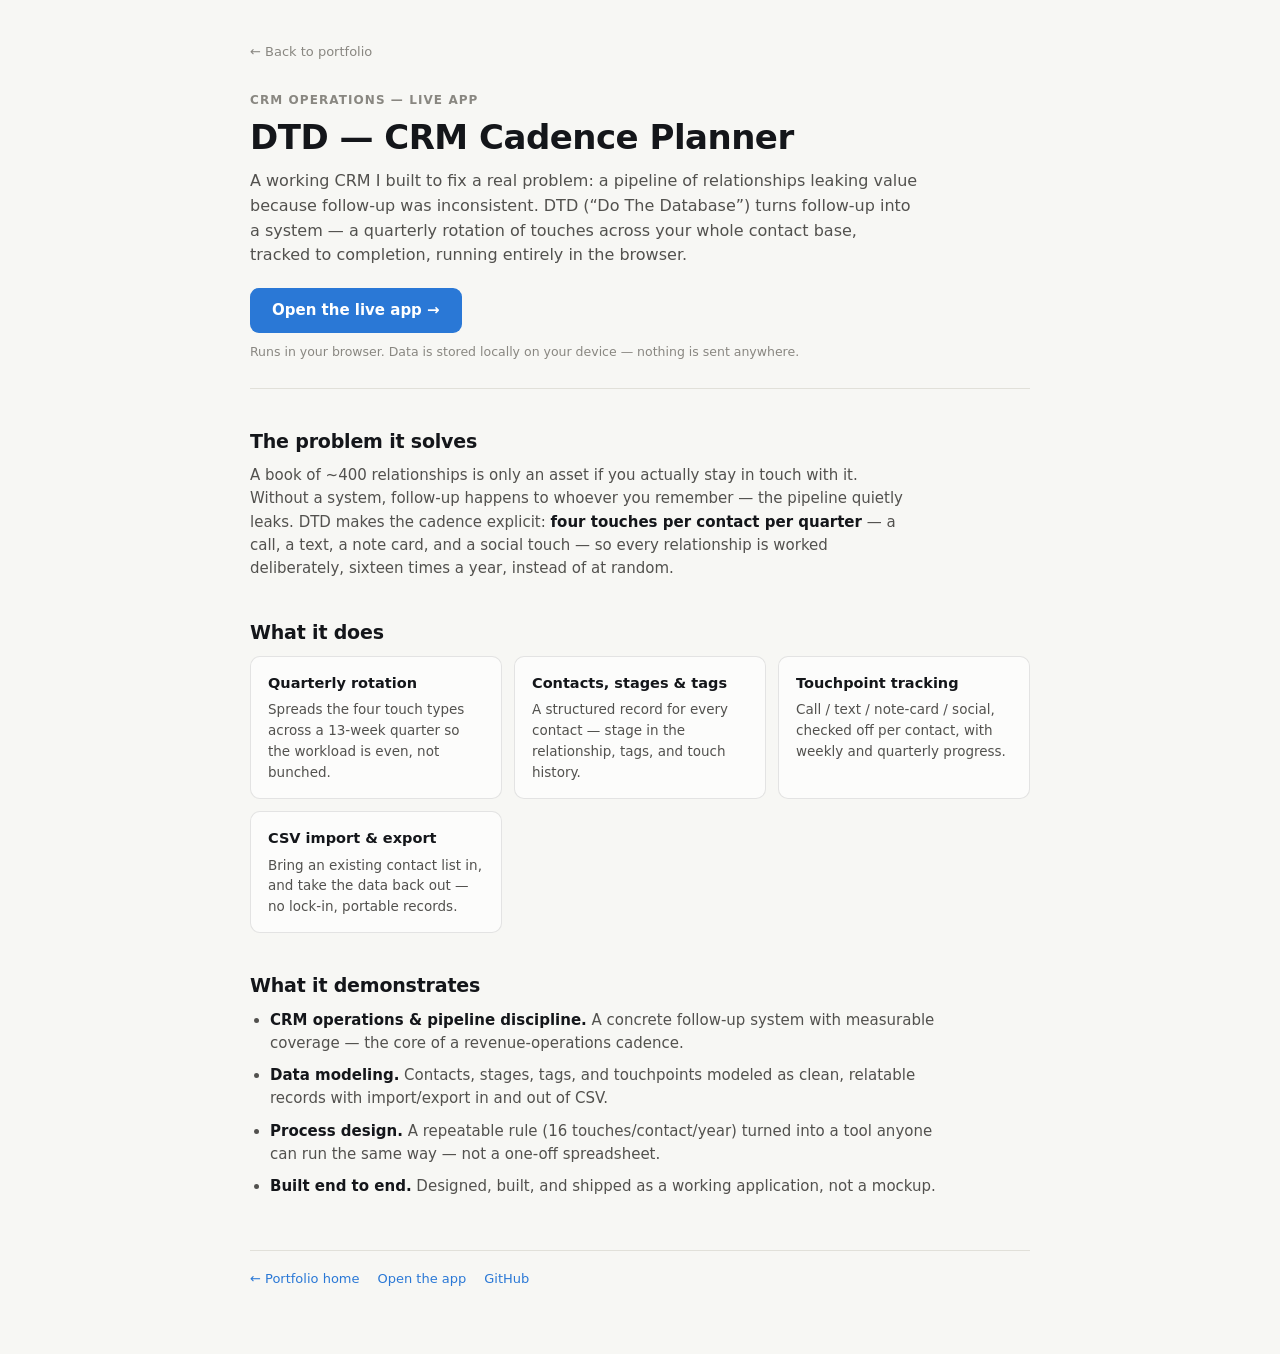
==== dtd-crm/index.html @ 2cb1efc2 "Build analyst portfolio home + two projects, skill-transfer block Replace the placeholder template r" ====
<!DOCTYPE html>
<html lang="en">
<head>
<meta charset="UTF-8">
<meta name="viewport" content="width=device-width, initial-scale=1.0">
<title>DTD — CRM Cadence Planner — Fabian Nevarez</title>
<meta name="description" content="A working browser-based CRM that runs a quarterly follow-up cadence across a contact base: stages, tags, touchpoints, and CSV import/export.">
<style>
  :root {
    color-scheme: light;
    --page:#f7f7f4; --surface:#fcfcfb; --ink:#14161a; --ink-2:#52514e; --muted:#898781;
    --grid:#e1e0d9; --accent:#2a78d6; --accent-deep:#1c5cab; --accent-wash:rgba(42,120,214,0.10);
    --series2:#eb6834; --good:#006300; --ring:rgba(11,11,11,0.10);
  }
  @media (prefers-color-scheme: dark) {
    :root:where(:not([data-theme="light"])) {
      color-scheme: dark;
      --page:#0d0d0d; --surface:#1a1a19; --ink:#fff; --ink-2:#c3c2b7; --muted:#898781;
      --grid:#2c2c2a; --accent:#3987e5; --accent-deep:#86b6ef; --accent-wash:rgba(57,135,229,0.14);
      --series2:#d95926; --good:#0ca30c; --ring:rgba(255,255,255,0.10);
    }
  }
  :root[data-theme="dark"] {
    color-scheme: dark;
    --page:#0d0d0d; --surface:#1a1a19; --ink:#fff; --ink-2:#c3c2b7; --muted:#898781;
    --grid:#2c2c2a; --accent:#3987e5; --accent-deep:#86b6ef; --accent-wash:rgba(57,135,229,0.14);
    --series2:#d95926; --good:#0ca30c; --ring:rgba(255,255,255,0.10);
  }
  * { box-sizing: border-box; }
  html, body { margin: 0; padding: 0; }
  body {
    background: var(--page); color: var(--ink);
    font-family: system-ui, -apple-system, "Segoe UI", sans-serif;
    font-size: 15px; line-height: 1.55; -webkit-font-smoothing: antialiased;
  }
  .wrap { max-width: 820px; margin: 0 auto; padding: 40px 20px 64px; }
  a { color: var(--accent); }
  a:focus-visible { outline: 2px solid var(--accent); outline-offset: 2px; border-radius: 3px; }
  .back { font-size: 13px; text-decoration: none; color: var(--muted); }
  .back:hover { color: var(--accent); }
  .eyebrow { font-size: 12px; font-weight: 600; letter-spacing: 0.09em; text-transform: uppercase; color: var(--muted); margin: 20px 0 8px; }
  header.masthead { padding: 8px 0 26px; border-bottom: 1px solid var(--grid); margin-bottom: 30px; }
  h1 { font-size: clamp(26px, 4.5vw, 34px); line-height: 1.15; margin: 0 0 12px; letter-spacing: -0.015em; text-wrap: balance; }
  .lede { color: var(--ink-2); max-width: 66ch; margin: 0; font-size: 16px; }

  .cta { display: inline-block; margin-top: 20px; background: var(--accent); color: #fff; text-decoration: none;
    font-weight: 600; font-size: 15px; padding: 11px 22px; border-radius: 9px; }
  .cta:hover, .cta:focus-visible { background: var(--accent-deep); outline: none; }
  .cta-note { font-size: 12.5px; color: var(--muted); margin: 9px 0 0; }

  section { margin: 38px 0 0; }
  h2 { font-size: 19px; margin: 0 0 8px; letter-spacing: -0.01em; }
  p { color: var(--ink-2); max-width: 70ch; margin: 0 0 12px; }
  strong { color: var(--ink); font-weight: 600; }

  .features { display: grid; grid-template-columns: repeat(auto-fit, minmax(230px, 1fr)); gap: 12px; margin-top: 4px; }
  .feature { background: var(--surface); border: 1px solid var(--ring); border-radius: 10px; padding: 15px 17px; }
  .feature h3 { margin: 0 0 5px; font-size: 14.5px; }
  .feature p { margin: 0; font-size: 13.5px; }

  ul.clean { margin: 6px 0 0; padding-left: 20px; }
  ul.clean li { color: var(--ink-2); margin: 0 0 9px; max-width: 70ch; }
  ul.clean li strong { color: var(--ink); }

  footer { margin-top: 52px; padding-top: 18px; border-top: 1px solid var(--grid); font-size: 13px; color: var(--muted); display: flex; gap: 18px; flex-wrap: wrap; }
  footer a { color: var(--accent); text-decoration: none; }
  footer a:hover { text-decoration: underline; }
</style>
</head>
<body>
<div class="wrap">

  <a class="back" href="../">← Back to portfolio</a>

  <header class="masthead">
    <p class="eyebrow">CRM operations — live app</p>
    <h1>DTD — CRM Cadence Planner</h1>
    <p class="lede">
      A working CRM I built to fix a real problem: a pipeline of relationships leaking value because
      follow-up was inconsistent. DTD (&ldquo;Do The Database&rdquo;) turns follow-up into a system —
      a quarterly rotation of touches across your whole contact base, tracked to completion, running
      entirely in the browser.
    </p>
    <a class="cta" href="./dtd-planner.html">Open the live app →</a>
    <p class="cta-note">Runs in your browser. Data is stored locally on your device — nothing is sent anywhere.</p>
  </header>

  <section>
    <h2>The problem it solves</h2>
    <p>
      A book of ~400 relationships is only an asset if you actually stay in touch with it. Without a
      system, follow-up happens to whoever you remember — the pipeline quietly leaks. DTD makes the
      cadence explicit: <strong>four touches per contact per quarter</strong> — a call, a text, a note
      card, and a social touch — so every relationship is worked deliberately, sixteen times a year,
      instead of at random.
    </p>
  </section>

  <section>
    <h2>What it does</h2>
    <div class="features">
      <div class="feature">
        <h3>Quarterly rotation</h3>
        <p>Spreads the four touch types across a 13-week quarter so the workload is even, not bunched.</p>
      </div>
      <div class="feature">
        <h3>Contacts, stages &amp; tags</h3>
        <p>A structured record for every contact — stage in the relationship, tags, and touch history.</p>
      </div>
      <div class="feature">
        <h3>Touchpoint tracking</h3>
        <p>Call / text / note-card / social, checked off per contact, with weekly and quarterly progress.</p>
      </div>
      <div class="feature">
        <h3>CSV import &amp; export</h3>
        <p>Bring an existing contact list in, and take the data back out — no lock-in, portable records.</p>
      </div>
    </div>
  </section>

  <section>
    <h2>What it demonstrates</h2>
    <ul class="clean">
      <li><strong>CRM operations &amp; pipeline discipline.</strong> A concrete follow-up system with
        measurable coverage — the core of a revenue-operations cadence.</li>
      <li><strong>Data modeling.</strong> Contacts, stages, tags, and touchpoints modeled as clean,
        relatable records with import/export in and out of CSV.</li>
      <li><strong>Process design.</strong> A repeatable rule (16 touches/contact/year) turned into a tool
        anyone can run the same way — not a one-off spreadsheet.</li>
      <li><strong>Built end to end.</strong> Designed, built, and shipped as a working application, not a mockup.</li>
    </ul>
  </section>

  <footer>
    <a href="../">← Portfolio home</a>
    <a href="./dtd-planner.html">Open the app</a>
    <a href="https://github.com/futureinvestor9" rel="noopener">GitHub</a>
  </footer>
</div>
</body>
</html>
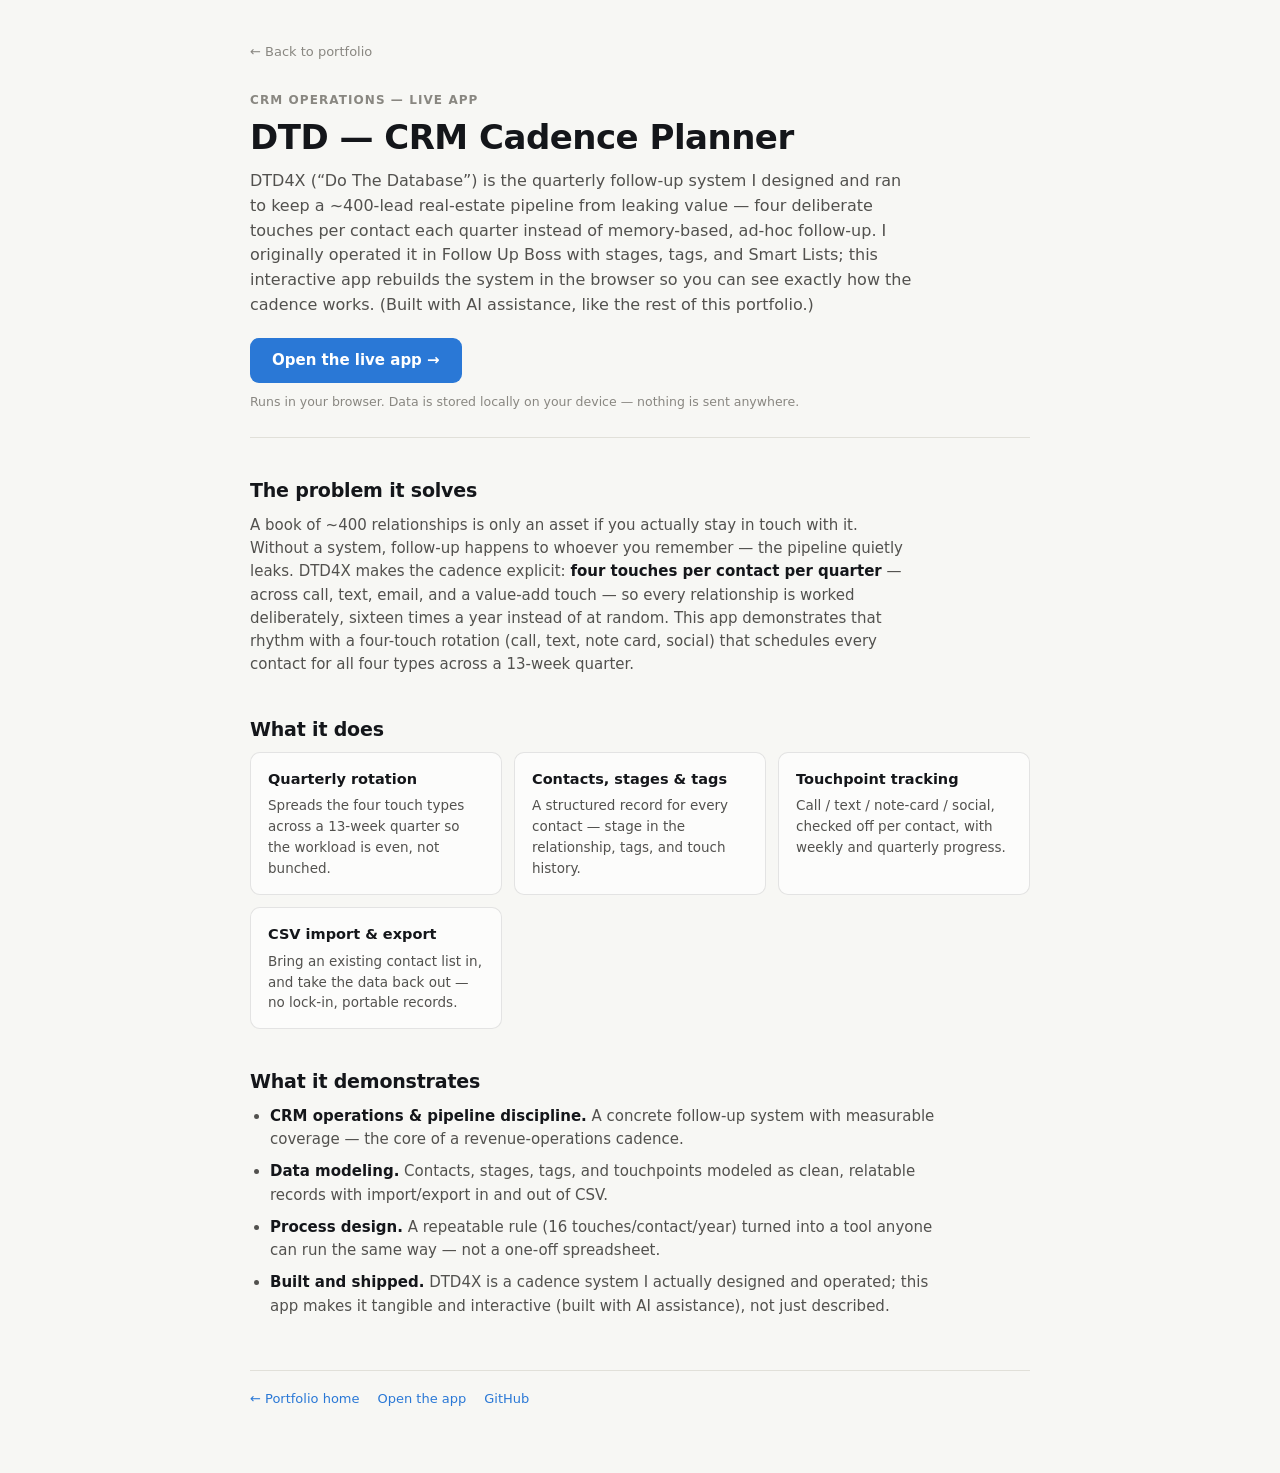
==== commit e8f3a45c: "Fix DTD app bugs, honest DTD framing, add LinkedIn Addresses the automated review on PR #8 and a fac" ====
--- a/dtd-crm/index.html
+++ b/dtd-crm/index.html
@@ -76,10 +76,11 @@
     <p class="eyebrow">CRM operations — live app</p>
     <h1>DTD — CRM Cadence Planner</h1>
     <p class="lede">
-      A working CRM I built to fix a real problem: a pipeline of relationships leaking value because
-      follow-up was inconsistent. DTD (&ldquo;Do The Database&rdquo;) turns follow-up into a system —
-      a quarterly rotation of touches across your whole contact base, tracked to completion, running
-      entirely in the browser.
+      DTD4X (&ldquo;Do The Database&rdquo;) is the quarterly follow-up system I designed and ran to keep a
+      ~400-lead real-estate pipeline from leaking value — four deliberate touches per contact each quarter
+      instead of memory-based, ad-hoc follow-up. I originally operated it in Follow Up Boss with stages,
+      tags, and Smart Lists; this interactive app rebuilds the system in the browser so you can see exactly
+      how the cadence works. (Built with AI assistance, like the rest of this portfolio.)
     </p>
     <a class="cta" href="./dtd-planner.html">Open the live app →</a>
     <p class="cta-note">Runs in your browser. Data is stored locally on your device — nothing is sent anywhere.</p>
@@ -89,10 +90,11 @@
     <h2>The problem it solves</h2>
     <p>
       A book of ~400 relationships is only an asset if you actually stay in touch with it. Without a
-      system, follow-up happens to whoever you remember — the pipeline quietly leaks. DTD makes the
-      cadence explicit: <strong>four touches per contact per quarter</strong> — a call, a text, a note
-      card, and a social touch — so every relationship is worked deliberately, sixteen times a year,
-      instead of at random.
+      system, follow-up happens to whoever you remember — the pipeline quietly leaks. DTD4X makes the
+      cadence explicit: <strong>four touches per contact per quarter</strong> — across call, text, email,
+      and a value-add touch — so every relationship is worked deliberately, sixteen times a year instead
+      of at random. This app demonstrates that rhythm with a four-touch rotation (call, text, note card,
+      social) that schedules every contact for all four types across a 13-week quarter.
     </p>
   </section>
 
@@ -127,7 +129,7 @@
         relatable records with import/export in and out of CSV.</li>
       <li><strong>Process design.</strong> A repeatable rule (16 touches/contact/year) turned into a tool
         anyone can run the same way — not a one-off spreadsheet.</li>
-      <li><strong>Built end to end.</strong> Designed, built, and shipped as a working application, not a mockup.</li>
+      <li><strong>Built and shipped.</strong> DTD4X is a cadence system I actually designed and operated; this app makes it tangible and interactive (built with AI assistance), not just described.</li>
     </ul>
   </section>
 
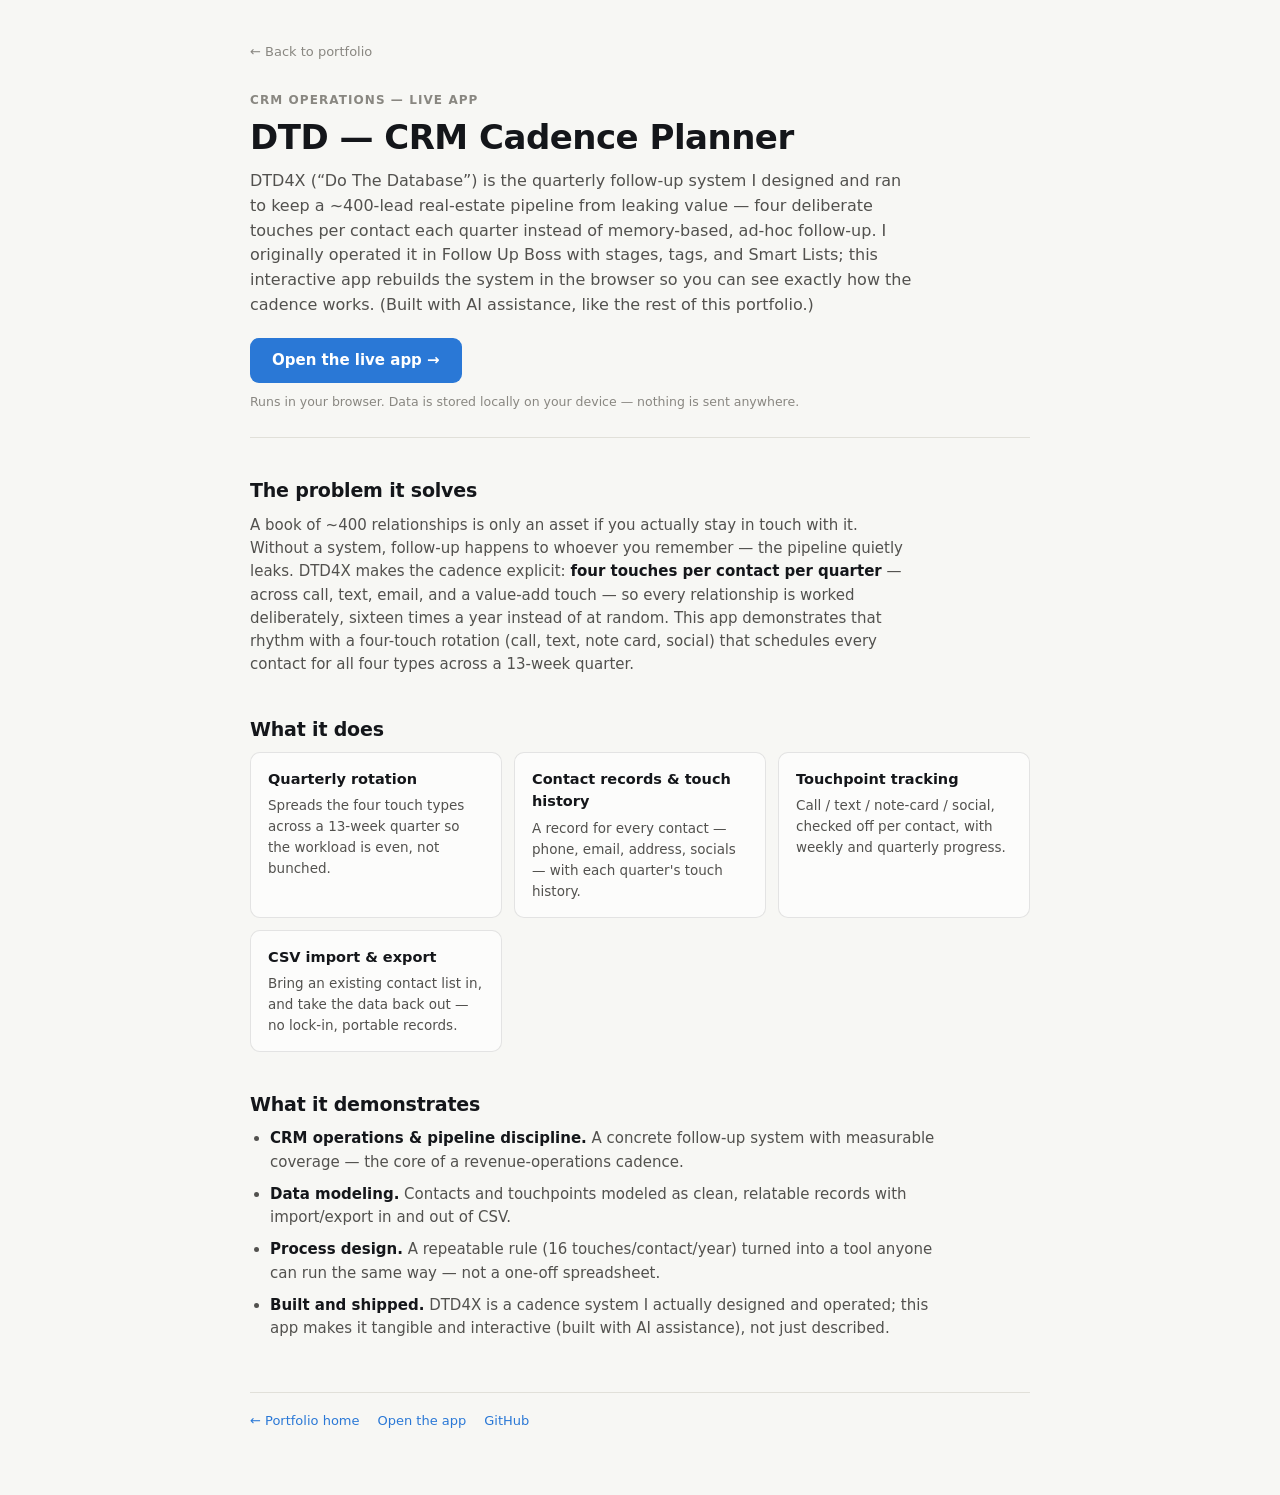
==== commit 998de061: "Third review pass: DST-safe day count, honest app copy, sized icons - dtd-week.js: count elapsed cad" ====
--- a/dtd-crm/index.html
+++ b/dtd-crm/index.html
@@ -4,7 +4,7 @@
 <meta charset="UTF-8">
 <meta name="viewport" content="width=device-width, initial-scale=1.0">
 <title>DTD — CRM Cadence Planner — Fabian Nevarez</title>
-<meta name="description" content="A working browser-based CRM that runs a quarterly follow-up cadence across a contact base: stages, tags, touchpoints, and CSV import/export.">
+<meta name="description" content="A working browser-based CRM that runs a quarterly follow-up cadence across a contact base: touchpoints, contact records, touch history, and CSV import/export.">
 <style>
   :root {
     color-scheme: light;
@@ -106,8 +106,8 @@
         <p>Spreads the four touch types across a 13-week quarter so the workload is even, not bunched.</p>
       </div>
       <div class="feature">
-        <h3>Contacts, stages &amp; tags</h3>
-        <p>A structured record for every contact — stage in the relationship, tags, and touch history.</p>
+        <h3>Contact records &amp; touch history</h3>
+        <p>A record for every contact — phone, email, address, socials — with each quarter's touch history.</p>
       </div>
       <div class="feature">
         <h3>Touchpoint tracking</h3>
@@ -125,8 +125,8 @@
     <ul class="clean">
       <li><strong>CRM operations &amp; pipeline discipline.</strong> A concrete follow-up system with
         measurable coverage — the core of a revenue-operations cadence.</li>
-      <li><strong>Data modeling.</strong> Contacts, stages, tags, and touchpoints modeled as clean,
-        relatable records with import/export in and out of CSV.</li>
+      <li><strong>Data modeling.</strong> Contacts and touchpoints modeled as clean, relatable records
+        with import/export in and out of CSV.</li>
       <li><strong>Process design.</strong> A repeatable rule (16 touches/contact/year) turned into a tool
         anyone can run the same way — not a one-off spreadsheet.</li>
       <li><strong>Built and shipped.</strong> DTD4X is a cadence system I actually designed and operated; this app makes it tangible and interactive (built with AI assistance), not just described.</li>
